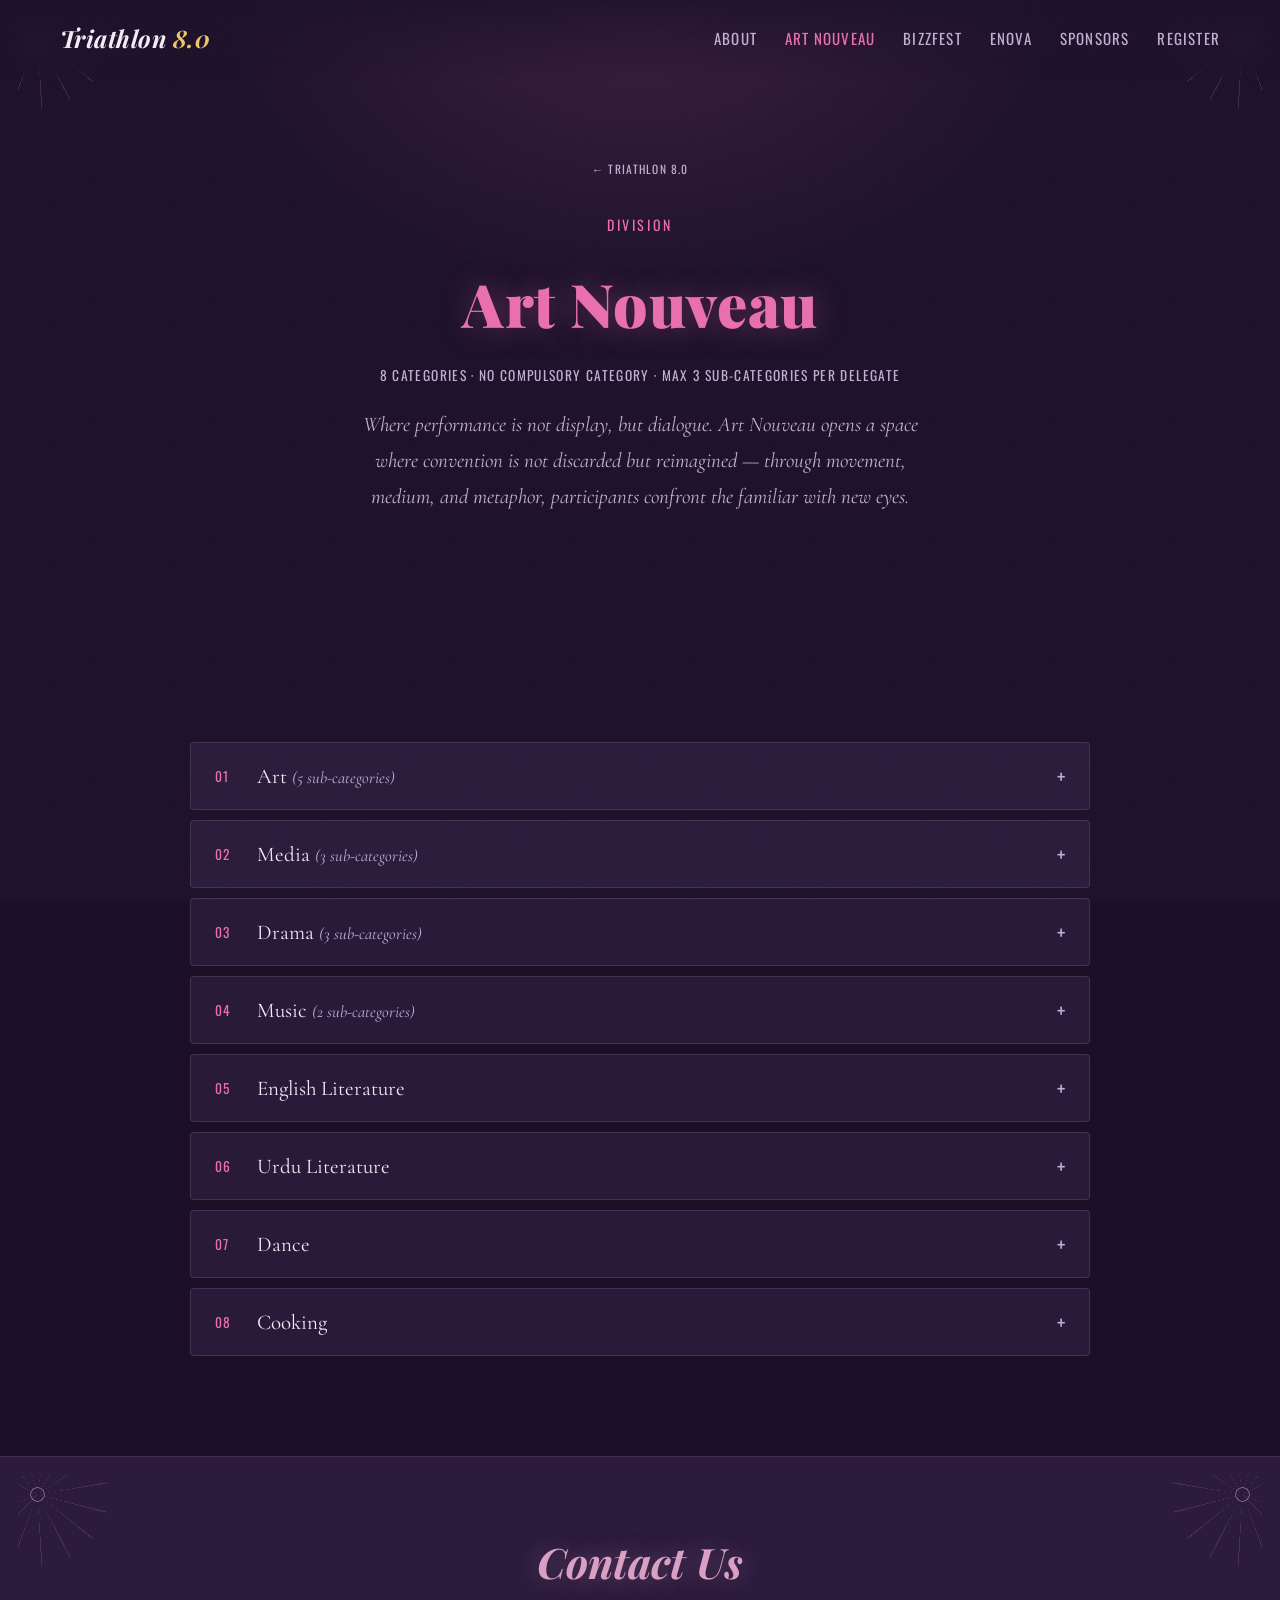
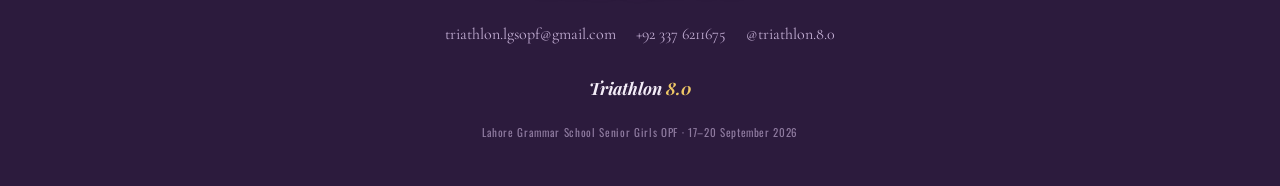
==== art-nouveau.html @ c0e8aaf3 "Add files via upload" ====
<!DOCTYPE html>
<html lang="en">
<head>
<meta charset="UTF-8">
<meta name="viewport" content="width=device-width, initial-scale=1.0">
<title>Art Nouveau — Triathlon 8.0</title>
<meta name="description" content="Art Nouveau — 8 categories of performance, media, and creative expression at Triathlon 8.0, LGS OPF.">
<link rel="preconnect" href="https://fonts.googleapis.com">
<link rel="preconnect" href="https://fonts.gstatic.com" crossorigin>
<link href="https://fonts.googleapis.com/css2?family=Playfair+Display:ital,wght@0,500;0,700;0,900;1,600;1,700&family=Cormorant+Garamond:ital,wght@0,400;0,500;0,600;1,500&family=Give+You+Glory&family=Oswald:wght@400;500;600;700&display=swap" rel="stylesheet">
<link rel="stylesheet" href="style.css">
</head>
<body>

<div class="grain"></div>

<nav class="nav">
  <a href="index.html" class="nav-brand">Triathlon <span>8.0</span></a>
  <div class="nav-links">
    <a href="index.html#about">About</a>
    <a href="art-nouveau.html" class="active-art">Art Nouveau</a>
    <a href="bizzfest.html">BizzFest</a>
    <a href="enova.html">Enova</a>
    <a href="index.html#sponsors">Sponsors</a>
    <a href="index.html#register">Register</a>
  </div>
</nav>

<header class="division-hero div-hero-art">
  <div class="corner corner-tl" aria-hidden="true"></div>
  <div class="corner corner-tr" aria-hidden="true"></div>
  <a href="index.html" class="back-link">&larr; Triathlon 8.0</a>
  <p class="kicker center">Division</p>
  <h1 class="division-title div-art">Art Nouveau</h1>
  <p class="division-sub">8 categories &middot; no compulsory category &middot; max 3 sub-categories per delegate</p>
  <p class="body-text division-intro">
    Where performance is not display, but dialogue. Art Nouveau opens a space where convention is not
    discarded but reimagined &mdash; through movement, medium, and metaphor, participants confront the
    familiar with new eyes.
  </p>
</header>

<main>
  <section class="section">
    <div class="section-inner">
      <div class="accordion" data-division="art">

        <div class="acc-item">
          <button class="acc-trigger">
            <span class="acc-num">01</span>
            <span class="acc-name">Art <em>(5 sub-categories)</em></span>
            <span class="acc-plus">+</span>
          </button>
          <div class="acc-panel">
            <ul class="sub-list">
              <li>
                <strong>Fan-tasy</strong> &mdash; Create a rendition of your favourite book, film, or franchise character.
                <a href="fan-tasy-study-guide.pdf" target="_blank" rel="noopener" class="doc-link doc-link-inline">Study Guide</a>
              </li>
              <li>
                <strong>Street Sm-art</strong> &mdash; Live graffiti-inspired art on a bold, life-sized canvas.
                <a href="street-sm-art-study-guide.pdf" target="_blank" rel="noopener" class="doc-link doc-link-inline">Study Guide</a>
              </li>
              <li>
                <strong>Salvage</strong> &mdash; 3D and mixed-media sculpture built from unconventional materials.
                <a href="salvage-study-guide.pdf" target="_blank" rel="noopener" class="doc-link doc-link-inline">Study Guide</a>
              </li>
              <li>
                <strong>Phantasmagoria</strong> &mdash; Turn a surreal random prompt into an extraordinary still-life piece.
                <a href="phantasmagoria-study-guide.pdf" target="_blank" rel="noopener" class="doc-link doc-link-inline">Study Guide</a>
              </li>
              <li>
                <strong>Picasso's Detective</strong> &mdash; Decipher clues and sketch your discoveries on the spot.
                <a href="picassos-detective-study-guide.pdf" target="_blank" rel="noopener" class="doc-link doc-link-inline">Study Guide</a>
              </li>
            </ul>
          </div>
        </div>

        <div class="acc-item">
          <button class="acc-trigger">
            <span class="acc-num">02</span>
            <span class="acc-name">Media <em>(3 sub-categories)</em></span>
            <span class="acc-plus">+</span>
          </button>
          <div class="acc-panel">
            <ul class="sub-list">
              <li><strong>Nolan's Flair</strong> &mdash; Write, shoot, and edit a 3&ndash;7 minute short film on campus.</li>
              <li><strong>Picture the Plot</strong> &mdash; Hunt the campus for shots to build a movie poster from a given plot.</li>
              <li><strong>Film in the Moment</strong> &mdash; Vlog the entire event, prop to closing ceremony.</li>
            </ul>
            <a href="#" class="doc-link is-pending">Study Guide &mdash; coming soon</a>
          </div>
        </div>

        <div class="acc-item">
          <button class="acc-trigger">
            <span class="acc-num">03</span>
            <span class="acc-name">Drama <em>(3 sub-categories)</em></span>
            <span class="acc-plus">+</span>
          </button>
          <div class="acc-panel">
            <ul class="sub-list">
              <li><strong>Twist Stage</strong> &mdash; Reinterpret a well-known film, then weave in an assigned song.</li>
              <li><strong>To Be Or Not To Be</strong> &mdash; Perform a solo monologue on a topic of your choice.</li>
              <li><strong>The Hot Seat Act</strong> &mdash; Improvise a scene from an assigned situation, prop, and trait.</li>
            </ul>
            <a href="#" class="doc-link is-pending">Study Guide &mdash; coming soon</a>
          </div>
        </div>

        <div class="acc-item">
          <button class="acc-trigger">
            <span class="acc-num">04</span>
            <span class="acc-name">Music <em>(2 sub-categories)</em></span>
            <span class="acc-plus">+</span>
          </button>
          <div class="acc-panel">
            <ul class="sub-list">
              <li><strong>Vocals</strong> &mdash; Perform a song in Urdu or another national language.</li>
              <li><strong>Instrumentals</strong> &mdash; Showcase skill on an Eastern or Western instrument.</li>
            </ul>
            <a href="#" class="doc-link is-pending">Study Guide &mdash; coming soon</a>
          </div>
        </div>

        <div class="acc-item">
          <button class="acc-trigger">
            <span class="acc-num">05</span>
            <span class="acc-name">English Literature</span>
            <span class="acc-plus">+</span>
          </button>
          <div class="acc-panel">
            <ul class="sub-list">
              <li><strong>Inked Oracles</strong> &mdash; Craft a poetic prophecy or visionary narrative rich with symbolism.</li>
            </ul>
            <a href="#" class="doc-link is-pending">Study Guide &mdash; coming soon</a>
          </div>
        </div>

        <div class="acc-item">
          <button class="acc-trigger">
            <span class="acc-num">06</span>
            <span class="acc-name">Urdu Literature</span>
            <span class="acc-plus">+</span>
          </button>
          <div class="acc-panel">
            <ul class="sub-list">
              <li>Given a classic Urdu short story, rewrite its ending or retell it from a secondary character's perspective.</li>
            </ul>
            <a href="#" class="doc-link is-pending">Study Guide &mdash; coming soon</a>
          </div>
        </div>

        <div class="acc-item">
          <button class="acc-trigger">
            <span class="acc-num">07</span>
            <span class="acc-name">Dance</span>
            <span class="acc-plus">+</span>
          </button>
          <div class="acc-panel">
            <ul class="sub-list">
              <li>Given a word or phrase, transform it into a performance that conveys its essence through movement.</li>
            </ul>
            <a href="#" class="doc-link is-pending">Study Guide &mdash; coming soon</a>
          </div>
        </div>

        <div class="acc-item">
          <button class="acc-trigger">
            <span class="acc-num">08</span>
            <span class="acc-name">Cooking</span>
            <span class="acc-plus">+</span>
          </button>
          <div class="acc-panel">
            <ul class="sub-list">
              <li>A live culinary challenge testing technique, instinct, and confident presentation under pressure.</li>
            </ul>
            <a href="#" class="doc-link is-pending">Study Guide &mdash; coming soon</a>
          </div>
        </div>

      </div>
    </div>
  </section>
</main>

<footer class="footer" id="contact">
  <div class="corner corner-tl" aria-hidden="true"></div>
  <div class="corner corner-tr" aria-hidden="true"></div>
  <div class="footer-inner">
    <p class="footer-script">Contact Us</p>
    <div class="footer-meta">
      <a href="mailto:triathlon.lgsopf@gmail.com">triathlon.lgsopf@gmail.com</a>
      <a href="tel:+923376211675">+92 337 6211675</a>
      <a href="https://www.instagram.com/triathlon.8.0" target="_blank" rel="noopener">@triathlon.8.0</a>
    </div>
    <div class="footer-brand">Triathlon <span>8.0</span></div>
    <p class="footer-copy">Lahore Grammar School Senior Girls OPF &middot; 17&ndash;20 September 2026</p>
  </div>
</footer>

<script src="script.js"></script>
</body>
</html>
---- style.css ----
:root {
  --bg: #1c1029;
  --bg-panel: #241733;
  --bg-panel-alt: #2c1b3d;
  --card-bg: #291a3a;

  --text: #f3ecf7;
  --muted: #c3aed4;

  --rose: #ea6fb0;      /* Art Nouveau */
  --teal: #4ad8c2;      /* BizzFest */
  --gold: #eec766;      /* Enova */
  --vine: #d9a0c4;      /* ornament / whimsical accent */

  --font-script: 'Playfair Display', serif;
  --font-hand: 'Give You Glory', cursive;
  --font-body: 'Cormorant Garamond', serif;
  --font-display: 'Oswald', sans-serif;

  --radius: 4px;
}

* { box-sizing: border-box; }
html { scroll-behavior: smooth; }

@media (prefers-reduced-motion: reduce) {
  html { scroll-behavior: auto; }
  * { animation: none !important; transition: none !important; }
}

body {
  margin: 0;
  background: var(--bg);
  color: var(--text);
  font-family: var(--font-body);
  font-size: 21px;
  line-height: 1.7;
  -webkit-font-smoothing: antialiased;
}

.grain {
  position: fixed;
  inset: 0;
  pointer-events: none;
  z-index: 999;
  opacity: 0.04;
  background-image: url("data:image/svg+xml,%3Csvg xmlns='http://www.w3.org/2000/svg' width='120' height='120'%3E%3Cfilter id='n'%3E%3CfeTurbulence type='fractalNoise' baseFrequency='0.9' numOctaves='2' stitchTiles='stitch'/%3E%3C/filter%3E%3Crect width='100%25' height='100%25' filter='url(%23n)'/%3E%3C/svg%3E");
}

a { color: inherit; text-decoration: none; }
strong { color: var(--text); font-weight: 600; }

/* ---------- Ornate corner flourishes (echoes the invite's vine border) ---------- */
.corner {
  position: absolute;
  width: 130px;
  height: 130px;
  pointer-events: none;
  opacity: 0.5;
  background-repeat: no-repeat;
  background-size: contain;
  z-index: 1;
}
.corner::before {
  content: '';
  position: absolute;
  inset: 0;
  background-image:
    radial-gradient(circle at 15% 15%, transparent 0 6px, var(--vine) 6.5px 7px, transparent 7.5px),
    repeating-conic-gradient(from 0deg at 15% 15%, transparent 0deg 8deg, rgba(217,160,196,0.35) 8deg 9deg, transparent 9deg 24deg);
  -webkit-mask: radial-gradient(circle at 15% 15%, black 0 70px, transparent 71px);
  mask: radial-gradient(circle at 15% 15%, black 0 70px, transparent 71px);
}
.corner-tl { top: 18px; left: 18px; }
.corner-tr { top: 18px; right: 18px; transform: scaleX(-1); }
.corner-bl { bottom: 18px; left: 18px; transform: scaleY(-1); }
.corner-br { bottom: 18px; right: 18px; transform: scale(-1, -1); }

/* ---------- Nav ---------- */
.nav {
  position: fixed;
  top: 0; left: 0; right: 0;
  z-index: 100;
  display: flex;
  align-items: center;
  justify-content: space-between;
  padding: 18px clamp(20px, 5vw, 60px);
  backdrop-filter: blur(10px);
  background: linear-gradient(to bottom, rgba(28,16,41,0.9), transparent);
}
.nav-brand {
  font-family: var(--font-script);
  font-weight: 700;
  font-style: italic;
  font-size: 24px;
  letter-spacing: 0.02em;
}
.nav-brand span { color: var(--gold); }
.nav-links {
  display: flex;
  gap: clamp(14px, 2.5vw, 28px);
  font-family: var(--font-display);
  font-size: 15px;
  letter-spacing: 0.08em;
  text-transform: uppercase;
  color: var(--muted);
}
.nav-links a { transition: color 0.2s ease; }
.nav-links a:hover { color: var(--rose); }
.nav-links a.active-art { color: var(--rose); }
.nav-links a.active-biz { color: var(--teal); }
.nav-links a.active-sci { color: var(--gold); }

/* ---------- Hero ---------- */
.hero {
  position: relative;
  min-height: 100vh;
  display: flex;
  align-items: center;
  justify-content: center;
  overflow: hidden;
  padding: 150px 24px 90px;
  text-align: center;
  background:
    radial-gradient(ellipse 650px 500px at 50% 15%, rgba(234,111,176,0.16), transparent 60%),
    radial-gradient(ellipse 600px 450px at 20% 80%, rgba(74,216,194,0.10), transparent 60%),
    radial-gradient(ellipse 550px 450px at 85% 75%, rgba(238,199,102,0.12), transparent 60%),
    linear-gradient(160deg, #201530 0%, #170d22 55%, #140b1e 100%);
}

.hero-content { position: relative; z-index: 2; max-width: 640px; }

.crest-img {
  width: 220px;
  max-width: 70vw;
  height: auto;
  margin-bottom: 18px;
  filter: drop-shadow(0 0 18px rgba(238,199,102,0.12));
}

.hero-invitation {
  font-family: var(--font-script);
  font-style: italic;
  font-weight: 700;
  font-size: clamp(38px, 8vw, 62px);
  margin: 0 0 30px;
  color: var(--vine);
  text-shadow: 0 0 30px rgba(217,160,196,0.4);
  letter-spacing: 0.01em;
}

.emblem-img {
  width: 340px;
  max-width: 85vw;
  height: auto;
  margin: 4px auto 0;
  display: block;
  filter: drop-shadow(0 0 34px rgba(155,92,246,0.14));
}
.emblem-img-top {
  width: 320px;
  margin: 0 auto 8px;
}

.hero-dates {
  margin-top: 10px;
  display: flex;
  justify-content: center;
  gap: 18px;
}
.hero-dates span {
  font-family: var(--font-display);
  font-weight: 600;
  font-size: clamp(38px, 7vw, 54px);
  color: var(--gold);
  text-shadow: 0 0 18px rgba(238,199,102,0.55);
}
.hero-month {
  font-family: var(--font-display);
  letter-spacing: 0.22em;
  text-transform: uppercase;
  font-size: 17px;
  color: var(--muted);
  margin: 8px 0 0;
}

/* ---------- Buttons ---------- */
.btn {
  display: inline-block;
  margin-top: 26px;
  padding: 17px 42px;
  border-radius: 999px;
  font-family: var(--font-display);
  font-weight: 500;
  font-size: 16px;
  letter-spacing: 0.1em;
  text-transform: uppercase;
  transition: transform 0.2s ease, box-shadow 0.2s ease;
}
.btn-primary {
  background: linear-gradient(120deg, var(--rose), #c15fa0);
  color: #201530;
  box-shadow: 0 0 0 rgba(234,111,176,0);
}
.btn-primary:hover {
  transform: translateY(-2px);
  box-shadow: 0 10px 32px rgba(234,111,176,0.35);
}
.btn-large { font-size: 17px; padding: 19px 48px; }

/* ---------- Sections ---------- */
.section { padding: 100px 24px; position: relative; }
.section-alt { background: var(--bg-panel); }
.section-inner { max-width: 900px; margin: 0 auto; }

.kicker {
  font-family: var(--font-display);
  font-size: 14px;
  letter-spacing: 0.18em;
  text-transform: uppercase;
  color: var(--rose);
  margin: 0 0 16px;
}
.kicker.center { text-align: center; }

.body-text { color: var(--muted); font-size: 21px; }
.center-text { text-align: center; max-width: 68ch; margin: 0 auto 22px; }
.signoff { font-family: var(--font-script); font-style: italic; color: var(--text); font-size: 20px; margin-top: 34px; }

.about-inner { max-width: 760px; }

/* ---------- Division headers ---------- */
.division-head { text-align: center; margin-bottom: 22px; }
.division-title {
  font-family: var(--font-script);
  font-weight: 900;
  font-size: clamp(38px, 7vw, 60px);
  margin: 0;
  letter-spacing: 0.01em;
}
.div-art { color: var(--rose); text-shadow: 0 0 30px rgba(234,111,176,0.35); }
.div-biz { color: var(--teal); text-shadow: 0 0 30px rgba(74,216,194,0.3); }
.div-sci { color: var(--gold); text-shadow: 0 0 30px rgba(238,199,102,0.3); }

.division-sub {
  font-family: var(--font-display);
  font-size: 13.5px;
  letter-spacing: 0.1em;
  text-transform: uppercase;
  color: var(--muted);
  margin: 10px 0 0;
}
.division-intro {
  text-align: center;
  max-width: 62ch;
  margin: 0 auto 48px;
  font-style: italic;
}

/* ---------- Division link cards (home page) ---------- */
.division-links {
  display: grid;
  grid-template-columns: repeat(3, 1fr);
  gap: 24px;
}
@media (max-width: 760px) {
  .division-links { grid-template-columns: 1fr; }
}

.division-link {
  display: flex;
  flex-direction: column;
  align-items: center;
  gap: 14px;
  padding: 44px 24px;
  border-radius: var(--radius);
  background: var(--card-bg);
  border: 1px solid rgba(255,255,255,0.08);
  transition: transform 0.25s ease, box-shadow 0.25s ease, border-color 0.25s ease;
}
.division-link:hover { transform: translateY(-6px); }

.division-link-icon {
  width: 64px;
  height: 64px;
  display: flex;
  align-items: center;
  justify-content: center;
}
.division-link-icon img {
  max-width: 100%;
  max-height: 100%;
  object-fit: contain;
}
.division-link-name {
  font-family: var(--font-script);
  font-weight: 700;
  font-style: italic;
  font-size: 26px;
}
.division-link-meta {
  font-family: var(--font-display);
  font-size: 13px;
  letter-spacing: 0.1em;
  text-transform: uppercase;
  color: var(--muted);
}

.div-link-art { border-color: rgba(234,111,176,0.22); }
.div-link-art .division-link-icon img { filter: drop-shadow(0 0 10px rgba(234,111,176,0.35)); }
.div-link-art .division-link-name { color: var(--rose); }
.div-link-art:hover { box-shadow: 0 0 40px rgba(234,111,176,0.16); border-color: rgba(234,111,176,0.5); }

.div-link-biz { border-color: rgba(74,216,194,0.22); }
.div-link-biz .division-link-icon img { filter: drop-shadow(0 0 10px rgba(74,216,194,0.35)); }
.div-link-biz .division-link-name { color: var(--teal); }
.div-link-biz:hover { box-shadow: 0 0 40px rgba(74,216,194,0.16); border-color: rgba(74,216,194,0.5); }

.div-link-sci { border-color: rgba(238,199,102,0.22); }
.div-link-sci .division-link-icon img { filter: drop-shadow(0 0 10px rgba(238,199,102,0.35)); }
.div-link-sci .division-link-name { color: var(--gold); }
.div-link-sci:hover { box-shadow: 0 0 40px rgba(238,199,102,0.16); border-color: rgba(238,199,102,0.5); }

/* ---------- Division hero (dedicated division pages) ---------- */
.division-hero {
  position: relative;
  padding: 150px 24px 80px;
  text-align: center;
  overflow: hidden;
}
.div-hero-art { background: radial-gradient(ellipse 650px 450px at 50% 0%, rgba(234,111,176,0.14), transparent 65%), var(--bg); }
.div-hero-biz { background: radial-gradient(ellipse 650px 450px at 50% 0%, rgba(74,216,194,0.12), transparent 65%), var(--bg); }
.div-hero-sci { background: radial-gradient(ellipse 650px 450px at 50% 0%, rgba(238,199,102,0.13), transparent 65%), var(--bg); }

.back-link {
  display: inline-block;
  margin-bottom: 34px;
  font-family: var(--font-display);
  font-size: 11.5px;
  letter-spacing: 0.1em;
  text-transform: uppercase;
  color: var(--muted);
  transition: color 0.2s ease;
}
.back-link:hover { color: var(--text); }

.division-hero .division-intro { margin-top: 20px; }

/* ---------- Accordion ---------- */
.accordion { display: flex; flex-direction: column; gap: 10px; }
.acc-item {
  border: 1px solid rgba(217,160,196,0.16);
  border-radius: var(--radius);
  background: var(--card-bg);
  overflow: hidden;
}
[data-division="biz"] .acc-item { border-color: rgba(74,216,194,0.18); }
[data-division="sci"] .acc-item { border-color: rgba(238,199,102,0.18); }

.acc-trigger {
  width: 100%;
  display: flex;
  align-items: center;
  gap: 18px;
  padding: 18px 24px;
  background: none;
  border: none;
  color: var(--text);
  font-family: var(--font-body);
  font-size: 21px;
  text-align: left;
  cursor: pointer;
}
.acc-num {
  font-family: var(--font-display);
  font-size: 13.5px;
  color: var(--rose);
  letter-spacing: 0.05em;
  min-width: 24px;
}
[data-division="biz"] .acc-num { color: var(--teal); }
[data-division="sci"] .acc-num { color: var(--gold); }

.acc-name { flex: 1; }
.acc-name em { font-style: italic; color: var(--muted); font-size: 16.5px; }

.acc-plus {
  font-family: var(--font-display);
  font-size: 20px;
  color: var(--muted);
  transition: transform 0.25s ease;
}
.acc-item.open .acc-plus { transform: rotate(45deg); color: var(--rose); }
[data-division="biz"] .acc-item.open .acc-plus { color: var(--teal); }
[data-division="sci"] .acc-item.open .acc-plus { color: var(--gold); }

.acc-panel {
  max-height: 0;
  overflow: hidden;
  transition: max-height 0.35s ease, padding 0.35s ease;
  padding: 0 24px;
  color: var(--muted);
}
.acc-item.open .acc-panel { padding: 0 24px 22px; }

.sub-list { margin: 0; padding-left: 20px; }
.sub-list li { margin-bottom: 10px; }
.sub-list strong { color: var(--text); }

.doc-link {
  display: inline-block;
  margin-top: 10px;
  font-family: var(--font-display);
  font-size: 13px;
  letter-spacing: 0.08em;
  text-transform: uppercase;
  padding: 8px 16px;
  border-radius: 999px;
  border: 1px solid rgba(255,255,255,0.15);
}
.doc-link.is-pending {
  color: var(--muted);
  opacity: 0.6;
  pointer-events: none;
  cursor: default;
}
.doc-link-inline {
  margin: 0 0 0 10px;
  padding: 3px 12px;
  font-size: 11px;
  vertical-align: middle;
  color: var(--rose);
  border-color: rgba(234,111,176,0.35);
  transition: color 0.2s ease, border-color 0.2s ease, background 0.2s ease;
}
[data-division="biz"] .doc-link-inline { color: var(--teal); border-color: rgba(74,216,194,0.35); }
[data-division="sci"] .doc-link-inline { color: var(--gold); border-color: rgba(238,199,102,0.35); }
.doc-link-inline:hover { background: rgba(255,255,255,0.06); }

/* ---------- Registration ---------- */
.register-band {
  text-align: center;
  background:
    radial-gradient(ellipse 600px 400px at 50% 0%, rgba(234,111,176,0.14), transparent 70%),
    var(--bg);
}
.register-inner { display: flex; flex-direction: column; align-items: center; }
.register-copy { margin-bottom: 8px; }
.register-actions {
  display: flex;
  gap: 16px;
  flex-wrap: wrap;
  justify-content: center;
  margin-top: 18px;
}
.register-actions .btn { margin-top: 0; }
.btn-secondary {
  margin-top: 0;
  background: transparent;
  color: var(--vine);
  border: 1px solid rgba(217,160,196,0.4);
}
.btn-secondary:hover {
  transform: translateY(-2px);
  border-color: var(--rose);
  color: var(--rose);
}
.section-title-script {
  font-family: var(--font-script);
  font-style: italic;
  font-weight: 700;
  font-size: clamp(34px, 6vw, 50px);
  color: var(--vine);
  margin: 0 0 28px;
}
.reg-notes {
  list-style: none;
  padding: 0;
  margin: 0 0 8px;
  color: var(--muted);
  font-size: 19px;
  max-width: 46ch;
}
.reg-notes li { margin-bottom: 8px; position: relative; padding-left: 18px; }
.reg-notes li::before {
  content: '✦';
  position: absolute;
  left: 0;
  color: var(--rose);
  font-size: 11px;
  top: 6px;
}
.register-note {
  margin-top: 14px;
  font-family: var(--font-display);
  font-size: 11.5px;
  letter-spacing: 0.05em;
  color: var(--muted);
  opacity: 0.75;
}

/* ---------- Sponsors ---------- */
.sponsor-tier { margin-bottom: 52px; }
.sponsor-tier:last-child { margin-bottom: 0; }

.sponsor-tier-label {
  text-align: center;
  font-family: var(--font-display);
  font-size: 13px;
  letter-spacing: 0.18em;
  text-transform: uppercase;
  margin: 0 0 24px;
}
.tier-platinum { color: #cfd8e8; }
.tier-gold { color: var(--gold); }
.tier-silver { color: #c7c2d6; }
.tier-bronze { color: #d99a6c; }

.sponsor-row {
  display: flex;
  flex-wrap: wrap;
  justify-content: center;
  align-items: center;
  gap: 24px;
}

.sponsor-card {
  background: #f7f3fa;
  border-radius: 14px;
  padding: 22px 30px;
  display: flex;
  align-items: center;
  justify-content: center;
  min-width: 160px;
  min-height: 90px;
  box-shadow: 0 8px 24px rgba(0,0,0,0.25);
  transition: transform 0.25s ease;
}
.sponsor-card:hover { transform: translateY(-4px); }
.sponsor-card img {
  max-width: 160px;
  max-height: 70px;
  width: auto;
  height: auto;
  object-fit: contain;
}

/* Platinum & Gold cards a touch larger to reflect tier */
.tier-platinum ~ .sponsor-row .sponsor-card,
.sponsor-tier:has(.tier-platinum) .sponsor-card { padding: 28px 38px; min-height: 104px; }
.sponsor-tier:has(.tier-platinum) .sponsor-card img { max-width: 190px; max-height: 84px; }
.sponsor-tier:has(.tier-gold) .sponsor-card { padding: 26px 36px; min-height: 100px; }
.sponsor-tier:has(.tier-gold) .sponsor-card img { max-width: 180px; max-height: 80px; }

/* ---------- Footer ---------- */
.footer {
  position: relative;
  padding: 70px 24px 44px;
  background: var(--bg-panel-alt);
  border-top: 1px solid rgba(217,160,196,0.14);
}
.footer-inner {
  max-width: 700px;
  margin: 0 auto;
  display: flex;
  flex-direction: column;
  align-items: center;
  gap: 16px;
  text-align: center;
}
.footer-script {
  font-family: var(--font-script);
  font-style: italic;
  font-weight: 700;
  font-size: clamp(30px, 5vw, 42px);
  color: var(--vine);
  margin: 0 0 6px;
  text-shadow: 0 0 24px rgba(217,160,196,0.35);
}
.footer-meta {
  display: flex;
  gap: 20px;
  flex-wrap: wrap;
  justify-content: center;
  font-size: 16px;
  color: var(--muted);
}
.footer-meta a { transition: color 0.2s ease; }
.footer-meta a:hover { color: var(--rose); }

.footer-brand {
  font-family: var(--font-script);
  font-style: italic;
  font-weight: 700;
  font-size: 17px;
  margin-top: 10px;
}
.footer-brand span { color: var(--gold); }

.footer-copy {
  font-family: var(--font-display);
  font-size: 11px;
  letter-spacing: 0.06em;
  color: var(--muted);
  opacity: 0.65;
  margin: 4px 0 0;
}
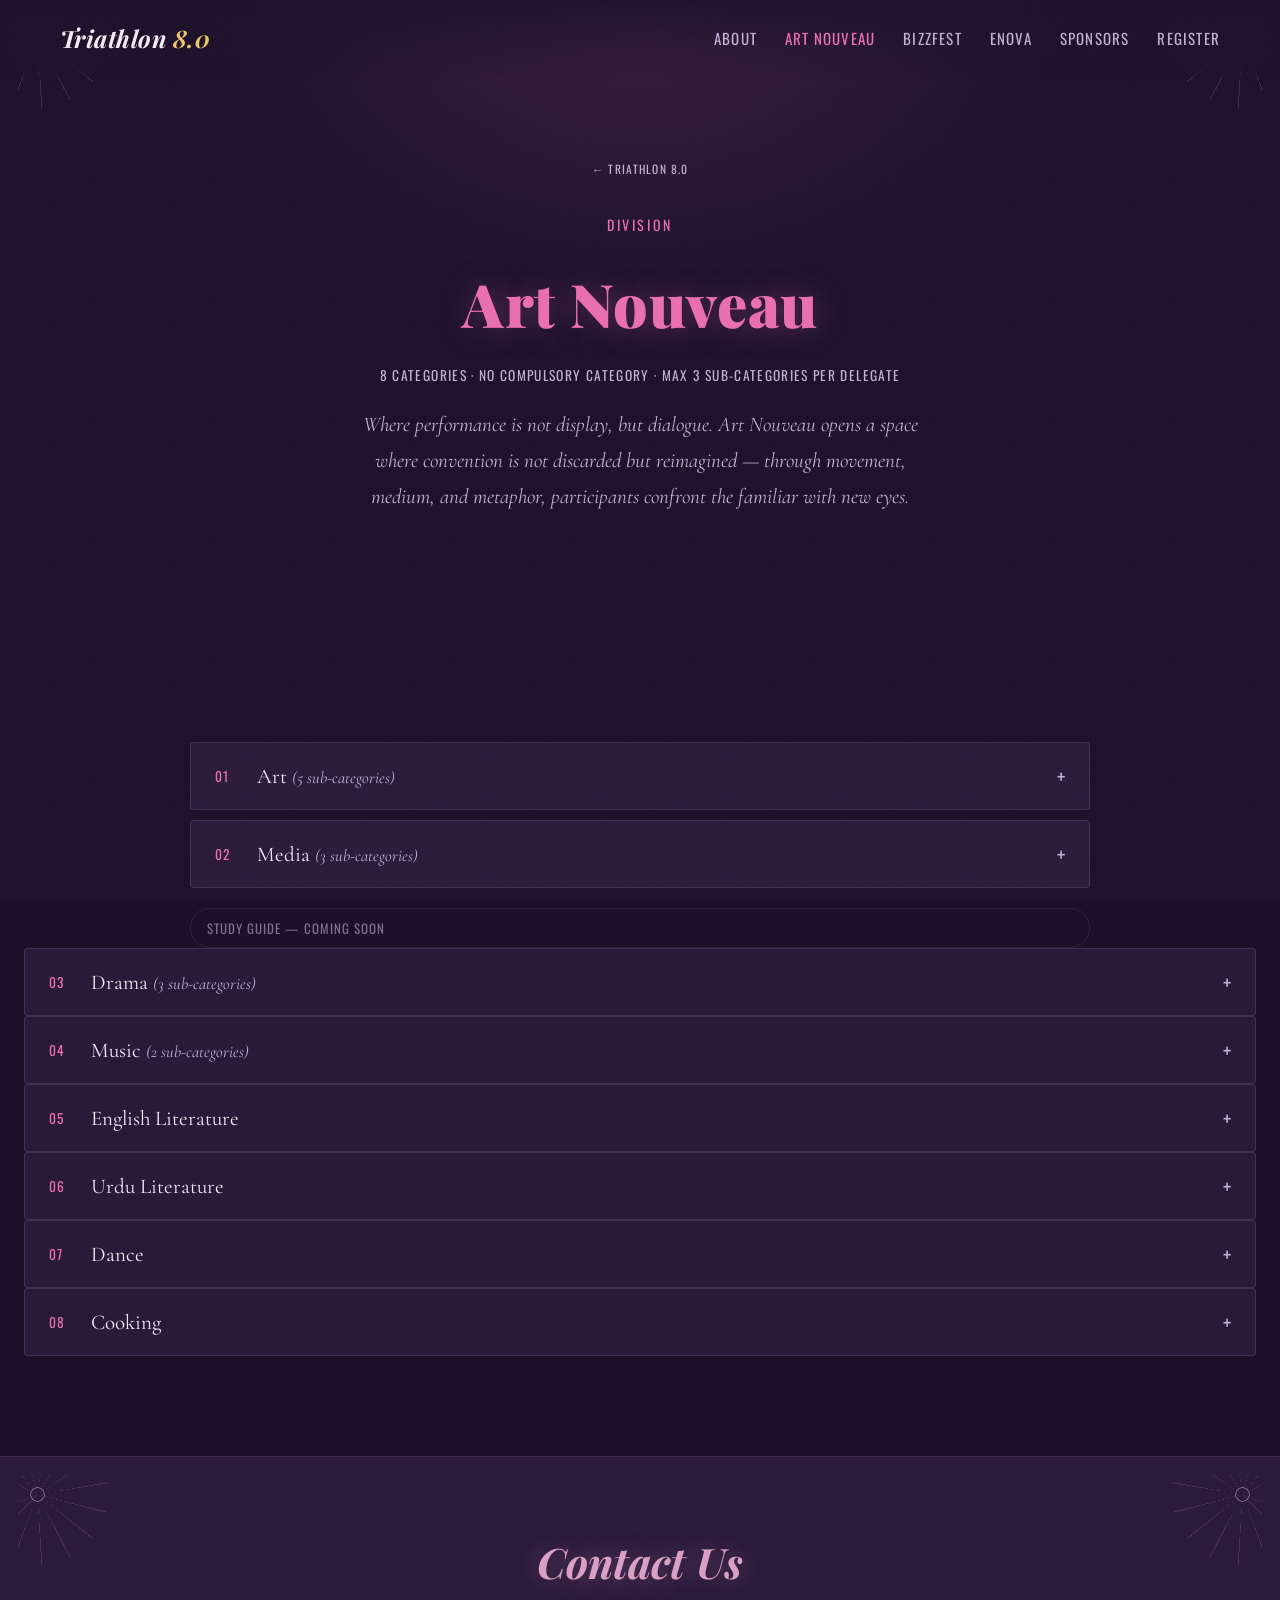
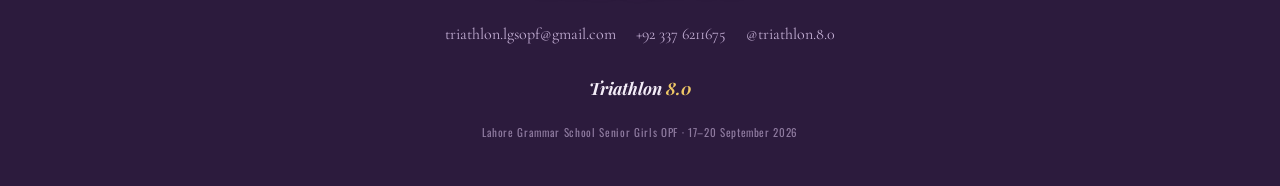
==== commit 183bd61d: "Update art-nouveau.html" ====
--- a/art-nouveau.html
+++ b/art-nouveau.html
@@ -85,9 +85,23 @@
           </button>
           <div class="acc-panel">
             <ul class="sub-list">
-              <li><strong>Nolan's Flair</strong> &mdash; Write, shoot, and edit a 3&ndash;7 minute short film on campus.</li>
-              <li><strong>Picture the Plot</strong> &mdash; Hunt the campus for shots to build a movie poster from a given plot.</li>
-              <li><strong>Film in the Moment</strong> &mdash; Vlog the entire event, prop to closing ceremony.</li>
+            <li>
+                <strong>Nolan's Flair</strong> &mdash; Write, shoot, and edit a 3&ndash;7 minute short film on campus.
+                <a href="Nolans-Flair study-guide.pdf" target="_blank" rel="noopener" class="doc-link doc-link-inline">Study Guide</a>
+              </li>
+              <li>
+                 <strong>Picture the Plot</strong> &mdash; Hunt the campus for shots to build a movie poster from a given plot.
+                <a href="Picture-The Plot-Study Guide.pdf" target="_blank" rel="noopener" class="doc-link doc-link-inline">Study Guide</a>
+              </li>
+              <li>
+                <strong>Film in the Moment</strong> &mdash; Vlog the entire event, prop to closing ceremony.
+                <a href="film-in-the-moment study-guide.pdf" target="_blank" rel="noopener" class="doc-link doc-link-inline">Study Guide</a>
+              </li>
+              <li>
+              
+            </ul>
+          </div>
+        </div>
             </ul>
             <a href="#" class="doc-link is-pending">Study Guide &mdash; coming soon</a>
           </div>
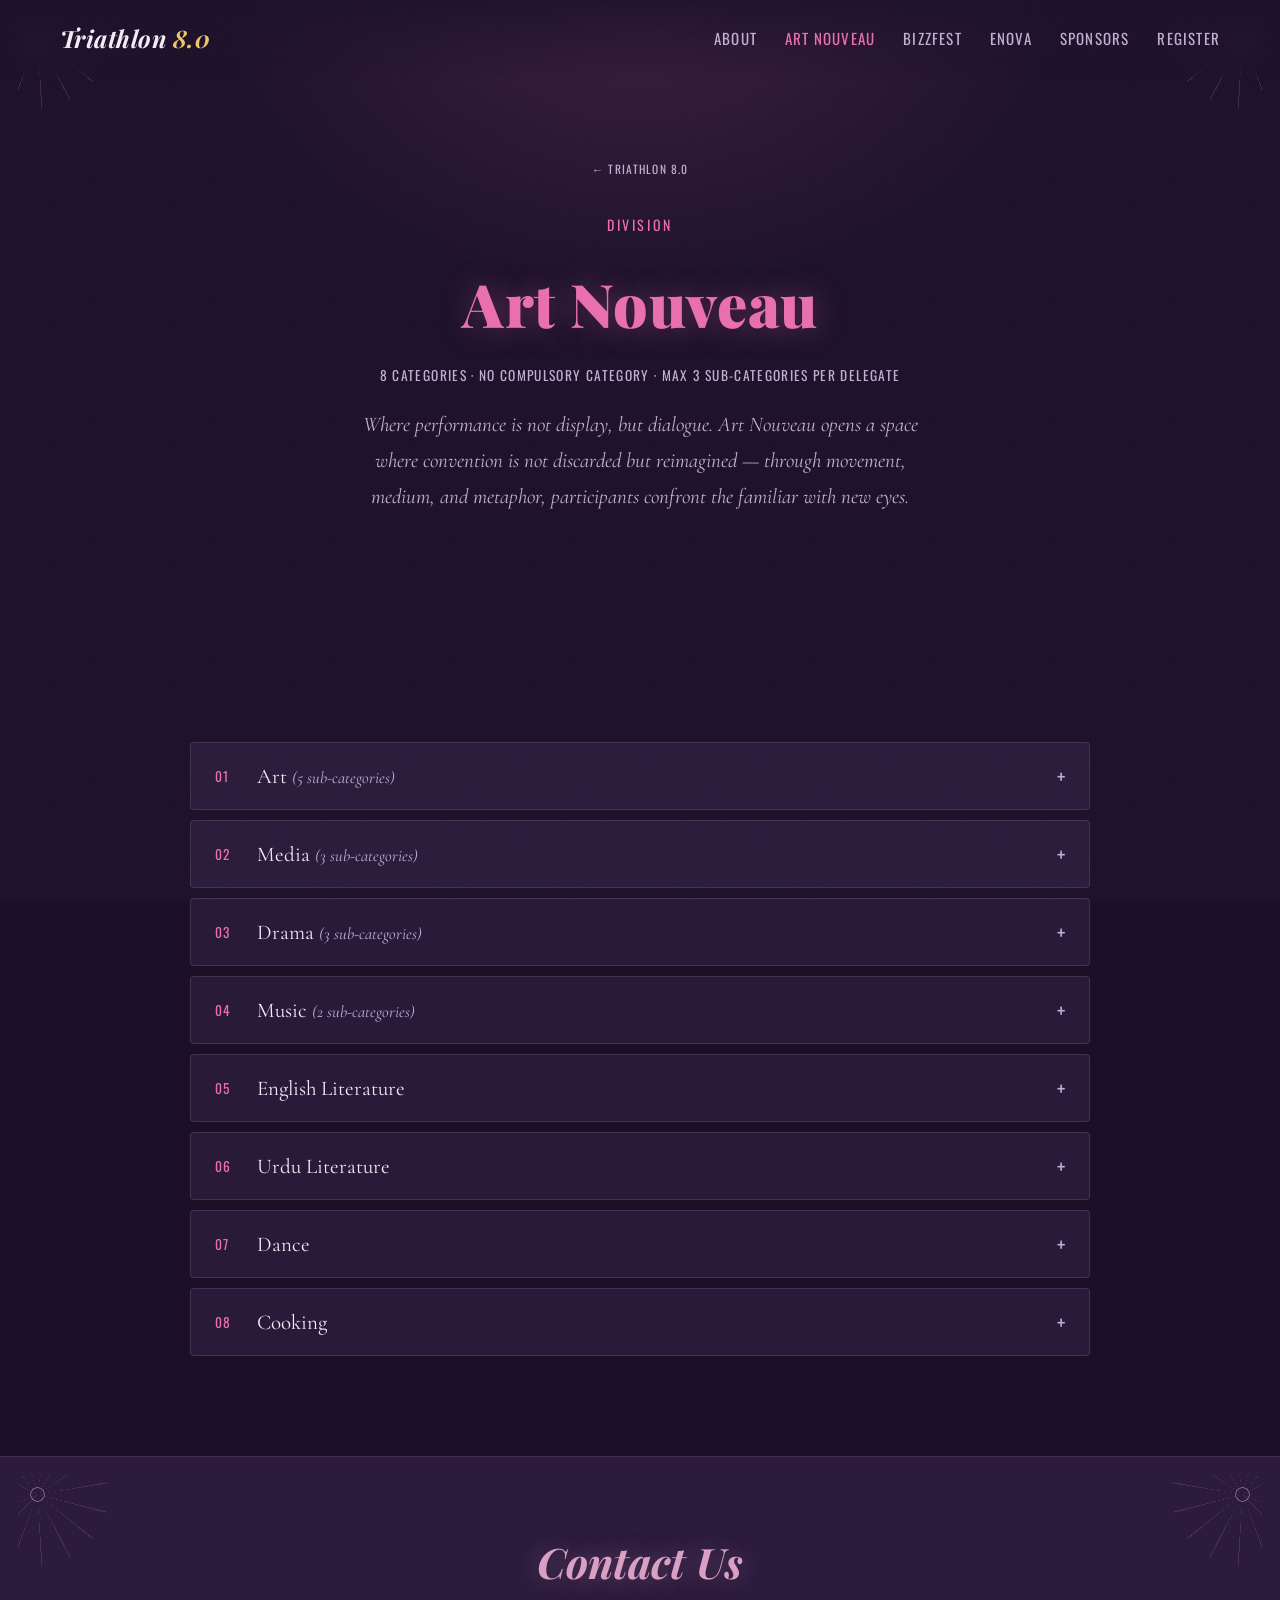
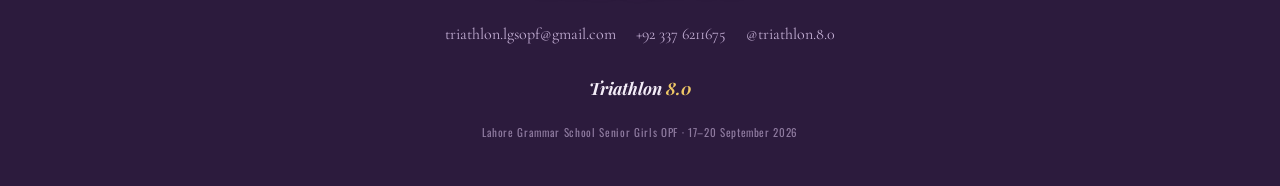
==== commit af1f1b82: "Update art-nouveau.html" ====
--- a/art-nouveau.html
+++ b/art-nouveau.html
@@ -97,15 +97,10 @@
                 <strong>Film in the Moment</strong> &mdash; Vlog the entire event, prop to closing ceremony.
                 <a href="film-in-the-moment study-guide.pdf" target="_blank" rel="noopener" class="doc-link doc-link-inline">Study Guide</a>
               </li>
-              <li>
-              
-            </ul>
-          </div>
-        </div>
-            </ul>
-            <a href="#" class="doc-link is-pending">Study Guide &mdash; coming soon</a>
-          </div>
-        </div>
+            </ul>
+          </div>
+        </div>
+            
 
         <div class="acc-item">
           <button class="acc-trigger">
